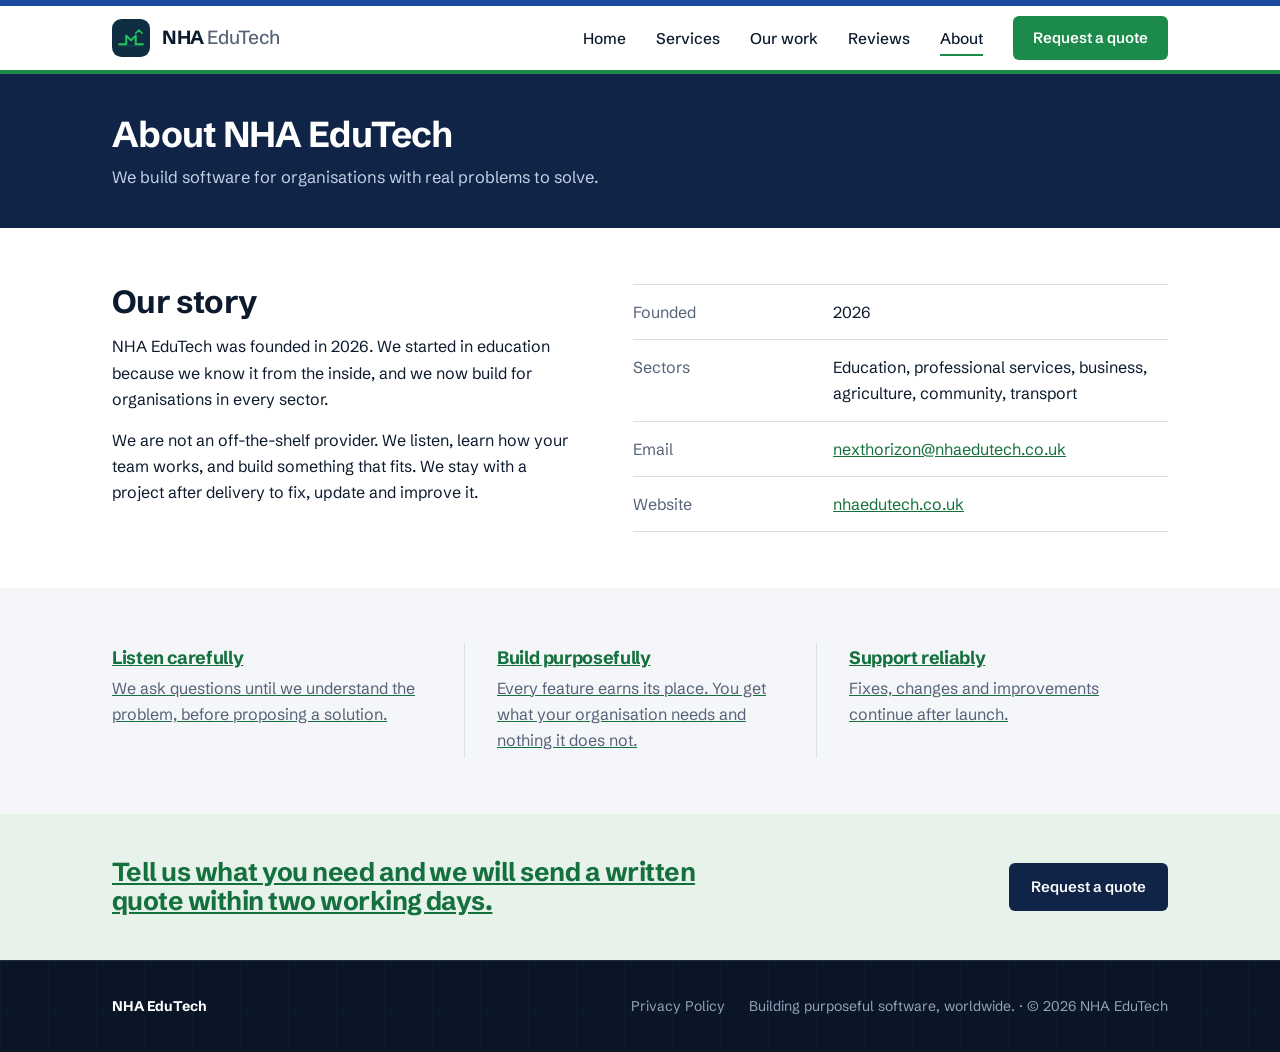
==== about.html @ 36c4506f "Redesign site: multi-page layout, real screenshots, SaaS and ride-hailing" ====
<!DOCTYPE html>
<html lang="en"><head><meta charset="UTF-8"><meta name="viewport" content="width=device-width,initial-scale=1">
<title>About | NHA EduTech</title><meta name="description" content="NHA EduTech builds custom web applications and websites. Founded in 2026.">
<link rel="preconnect" href="https://fonts.googleapis.com"><link rel="preconnect" href="https://fonts.gstatic.com" crossorigin>
<link href="https://fonts.googleapis.com/css2?family=Newsreader:ital,wght@1,400&family=Schibsted+Grotesk:wght@400;500;600;700&display=swap" rel="stylesheet">
<link rel="icon" type="image/svg+xml" href="logo-icon.svg"><link rel="stylesheet" href="styles.css"></head>
<body>
<header><div class="wrap"><a class="brand" href="index.html"><img src="logo-icon.svg" alt=""><b>NHA <span>EduTech</span></b></a>
<nav aria-label="Main"><button class="menu" aria-expanded="false" aria-controls="nl">Menu</button><ul id="nl"><li><a href="index.html">Home</a></li><li><a href="services.html">Services</a></li><li><a href="work.html">Our work</a></li><li><a href="reviews.html">Reviews</a></li><li><a href="about.html" aria-current="page">About</a></li><li><a class="btn" href="contact.html">Request a quote</a></li></ul></nav></div></header>
<main><div class="page-head"><div class="wrap"><h1>About NHA EduTech</h1><p>We build software for organisations with real problems to solve.</p></div></div>
<section><div class="wrap split"><div><h2>Our story</h2><p>NHA EduTech was founded in 2026. We started in education because we know it from the inside, and we now build for organisations in every sector.</p><p>We are not an off-the-shelf provider. We listen, learn how your team works, and build something that fits. We stay with a project after delivery to fix, update and improve it.</p></div>
<dl class="facts"><dt>Founded</dt><dd>2026</dd><dt>Sectors</dt><dd>Education, professional services, business, agriculture, community, transport</dd><dt>Email</dt><dd><a href="mailto:nexthorizon@nhaedutech.co.uk">nexthorizon@nhaedutech.co.uk</a></dd><dt>Website</dt><dd><a href="https://nhaedutech.co.uk/">nhaedutech.co.uk</dd></dl></div></section>
<section class="alt"><div class="wrap"><div class="three"><div><h3>Listen carefully</h3><p>We ask questions until we understand the problem, before proposing a solution.</p></div><div><h3>Build purposefully</h3><p>Every feature earns its place. You get what your organisation needs and nothing it does not.</p></div><div><h3>Support reliably</h3><p>Fixes, changes and improvements continue after launch.</p></div></div></div></section><section class="cta"><div class="wrap"><h2>Tell us what you need and we will send a written quote within two working days.</h2><a class="btn dark" href="contact.html">Request a quote</a></div></section></main>
<footer><div class="wrap"><div><a class="fb" href="index.html">NHA EduTech</a></div><div class="fr"><a href="privacy.html">Privacy Policy</a><span>Building purposeful software, worldwide. &middot; &copy; 2026 NHA EduTech</span></div></div></footer>
<script src="reviews.js"></script>
<script>var b=document.querySelector('.menu'),l=document.getElementById('nl');b.addEventListener('click',function(){var o=l.classList.toggle('open');b.setAttribute('aria-expanded',o)})</script>
</body></html>
---- styles.css ----
:root{--ink:#0c1a2e;--navy:#0f2447;--navy2:#16315c;--green:#1b8a4b;--green-d:#14703c;--tint:#e6f2ea;--paper:#f4f6f9;--line:#d9dfe7;--muted:#556277;--max:1120px}
*,*::before,*::after{box-sizing:border-box;margin:0;padding:0}
html{scroll-behavior:smooth}
body{font-family:'Schibsted Grotesk',system-ui,'Segoe UI',Arial,sans-serif;color:var(--ink);background:#fff;line-height:1.65;font-size:16px;-webkit-font-smoothing:antialiased}
img{display:block;max-width:100%;height:auto}
a{color:var(--green-d)}
:focus-visible{outline:3px solid #3ec57a;outline-offset:3px}
.wrap{max-width:var(--max);margin:0 auto;padding:0 32px}
h1,h2,h3{line-height:1.12;letter-spacing:-.02em;font-weight:700}
h1{font-size:clamp(30px,3.8vw,46px);letter-spacing:-.03em}
h2{font-size:clamp(24px,2.6vw,32px);margin-bottom:14px}
h3{font-size:18px;margin-bottom:6px}
p+p{margin-top:14px}
.lead{font-size:17px;color:var(--muted);max-width:60ch}
/* header */
header{position:sticky;top:0;z-index:50;background:#fff;border-top:6px solid #1a4a9e;border-bottom:4px solid var(--green)}
header .wrap{display:flex;align-items:center;justify-content:space-between;height:64px}
.brand{display:flex;align-items:center;gap:12px;text-decoration:none;color:var(--ink)}
.brand img{width:38px;height:38px}
.brand b{font-size:19px;letter-spacing:-.02em}.brand span{color:var(--muted);font-weight:500}
nav ul{display:flex;gap:30px;list-style:none;align-items:center}
nav a{text-decoration:none;color:var(--ink);font-size:15.5px;font-weight:500;padding:6px 0;border-bottom:2px solid transparent}
nav a:hover{border-color:var(--line)}nav a[aria-current]{border-color:var(--green)}
nav a.btn{border:0;color:#fff;padding:10px 20px}
.menu{display:none;background:none;border:1px solid var(--line);border-radius:6px;padding:8px 14px;font:inherit;font-weight:500;cursor:pointer}
.btn{display:inline-block;background:var(--green);color:#fff;text-decoration:none;font:inherit;font-weight:600;font-size:15px;padding:12px 22px;border-radius:6px;border:0;cursor:pointer}
.btn:hover{background:var(--green-d)}
.btn.ghost{background:transparent;color:#fff;box-shadow:inset 0 0 0 1.5px rgba(255,255,255,.45)}
.btn.ghost:hover{box-shadow:inset 0 0 0 1.5px #fff}
.btn.dark{background:var(--navy)}.btn.dark:hover{background:var(--ink)}
/* hero */
.hero{background:var(--navy);color:#fff;overflow:hidden}
.hero .wrap{display:grid;grid-template-columns:.9fr 1.1fr;gap:44px;align-items:center;padding-top:52px;padding-bottom:52px}
.hero p{color:#c3d0e6;font-size:17px;margin:18px 0 26px;max-width:46ch}
.hero .acts{display:flex;gap:14px;flex-wrap:wrap}
.page-head{background:var(--navy);color:#fff;padding:40px 0 36px}.page-head h1{font-size:clamp(28px,3vw,36px)}
.page-head p{color:#c3d0e6;font-size:16.5px;max-width:58ch;margin-top:10px}
/* sections */
section{padding:56px 0}
.alt{background:var(--paper)}
.sec-head{max-width:640px;margin-bottom:32px}
.three{display:grid;grid-template-columns:repeat(3,1fr)}
.three>div{padding:4px 32px}.three>div+div{border-left:1px solid var(--line)}.three>div:first-child{padding-left:0}
.three p{color:var(--muted);font-size:16px}
.row{display:grid;grid-template-columns:1fr 1fr;gap:48px;align-items:center}
.row+.row{margin-top:56px}.row.flip>:first-child{order:2}
.row img{border-radius:4px}
.row p{color:var(--muted)}
ul.ticks{list-style:none;margin:20px 0 26px}
ul.ticks li{padding:9px 0 9px 28px;border-top:1px solid var(--line);position:relative;font-size:16px}
ul.ticks li:last-child{border-bottom:1px solid var(--line)}
ul.ticks li::before{content:'';position:absolute;left:2px;top:17px;width:11px;height:6px;border-left:2px solid var(--green);border-bottom:2px solid var(--green);transform:rotate(-45deg)}
.link{font-weight:600}
.sectors{display:grid;grid-template-columns:repeat(3,1fr);gap:36px 28px}
.sectors a{text-decoration:none;color:var(--ink)}
.sectors img{border-radius:3px;margin-bottom:14px;aspect-ratio:4/3;object-fit:cover}
.sectors b{display:block;font-size:17px}.sectors span{font-size:15px;color:var(--muted);line-height:1.5;display:block;margin-top:4px}
.sectors a:hover b{text-decoration:underline;text-decoration-color:var(--green);text-underline-offset:4px}
.quote{background:var(--navy);color:#fff;padding:56px 0}
.quote blockquote{font-family:'Newsreader',Georgia,serif;font-style:italic;font-size:clamp(21px,2.4vw,28px);line-height:1.35;max-width:26em}
.quote cite{display:block;margin-top:26px;font-style:normal;color:#9fb2d0;font-size:16px}
.cta{background:var(--tint)}
.cta .wrap{display:flex;justify-content:space-between;align-items:center;gap:32px;flex-wrap:wrap}
.cta h2{margin:0;max-width:20em}
/* services / steps */
.steps{list-style:none;counter-reset:s;border-top:1px solid var(--line)}
.steps li{counter-increment:s;display:grid;grid-template-columns:56px 200px 1fr;gap:16px;padding:15px 0;border-bottom:1px solid var(--line);align-items:baseline}
.steps li::before{content:counter(s);font-weight:700;color:var(--green);font-size:20px}
.steps b{font-size:18px}.steps span{color:var(--muted);font-size:16px}
.facts{display:grid;grid-template-columns:200px 1fr;border-top:1px solid var(--line)}
.facts dt,.facts dd{padding:14px 0;border-bottom:1px solid var(--line)}.facts dt{color:var(--muted)}
/* forms */
.form{display:grid;gap:18px}
.form .two{display:grid;grid-template-columns:1fr 1fr;gap:18px}
label{font-weight:600;font-size:15px;display:block;margin-bottom:6px}
input,select,textarea{width:100%;font:inherit;font-size:16px;padding:12px 14px;border:1px solid #b7c0cc;border-radius:6px;background:#fff;color:var(--ink)}
textarea{min-height:140px;resize:vertical}
input:focus,select:focus,textarea:focus{outline:3px solid #bfe6cf;border-color:var(--green)}
.stars{display:flex;flex-direction:row-reverse;justify-content:flex-end;gap:2px}
.stars input{position:absolute;opacity:0;width:1px}
.stars label{font-size:34px;line-height:1;color:#c3cbd6;cursor:pointer;margin:0;padding:0 2px}
.stars label:hover,.stars label:hover~label,.stars input:checked~label{color:#e0a21b}
.stars input:focus-visible+label{outline:3px solid #3ec57a}
.note{font-size:14px;color:var(--muted)}
.split{display:grid;grid-template-columns:1fr 1.15fr;gap:56px;align-items:start}
.contact-list p{padding:14px 0;border-top:1px solid var(--line);color:var(--muted)}
.contact-list p:last-child{border-bottom:1px solid var(--line)}
.contact-list b{display:block;color:var(--ink);font-size:16px}
/* privacy */
.prose{max-width:740px;padding:64px 32px 88px;margin:0 auto}
.prose h1{font-size:clamp(32px,4vw,46px);color:var(--ink);margin-bottom:12px}
.last-updated{color:var(--muted);font-size:15px;padding-bottom:28px;margin-bottom:40px;border-bottom:1px solid var(--line)}
.policy-section{margin-bottom:40px}.policy-section h2{font-size:24px;margin-bottom:14px}
.policy-section p,.policy-section li{color:#2b3a50;font-size:16.5px}
.policy-section ul{margin:12px 0 0 20px}.policy-section li{margin-bottom:8px}
.highlight-box,.contact-block{background:var(--paper);border-left:4px solid var(--green);padding:18px 22px;margin-top:16px}
/* footer */
@media(max-width:900px){
.hero .wrap,.row,.split{grid-template-columns:1fr;gap:36px}.row.flip>:first-child{order:0}
.three{grid-template-columns:1fr}.three>div{padding:20px 0}.three>div+div{border-left:0;border-top:1px solid var(--line)}
.sectors{grid-template-columns:repeat(2,1fr)}.steps li{grid-template-columns:40px 1fr}.steps span{grid-column:2}
.wrap{padding:0 22px}section{padding:40px 0}footer .wrap{flex-direction:column;text-align:center}footer .fr{flex-direction:column;gap:8px}.menu{display:block}nav ul{display:none;position:absolute;top:68px;left:0;right:0;background:#fff;flex-direction:column;align-items:stretch;gap:0;padding:8px 22px 20px;border-bottom:1px solid var(--line)}
nav ul.open{display:flex}nav li a{display:block;padding:14px 0}nav a.btn{text-align:center;margin-top:8px}
.form .two{grid-template-columns:1fr}.facts{grid-template-columns:1fr}.facts dt{border:0;padding-bottom:0}}
@media(prefers-reduced-motion:reduce){html{scroll-behavior:auto}}
footer{background:#0a1628 linear-gradient(rgba(34,197,94,.03) 1px,transparent 1px) 0 0/48px 48px;background-image:linear-gradient(rgba(34,197,94,.03) 1px,transparent 1px),linear-gradient(90deg,rgba(34,197,94,.03) 1px,transparent 1px);border-top:1px solid rgba(255,255,255,.08);padding:34px 0;color:#94a3b8;font-size:14px}
footer .wrap{display:flex;justify-content:space-between;align-items:center;gap:16px;flex-wrap:wrap}
footer a{color:#94a3b8;text-decoration:none}footer a:hover{color:#fff}footer .fb{color:#fff;font-weight:700}
footer .fr{display:flex;gap:24px;align-items:center;flex-wrap:wrap;justify-content:center}
.quote .more{display:inline-block;margin-top:22px;margin-left:24px;color:#fff;font-size:16px;text-underline-offset:4px}
.review{padding:30px 0;border-top:1px solid var(--line);max-width:760px}.review:last-child{border-bottom:1px solid var(--line)}
.rstars{color:#e0a21b;font-size:20px;letter-spacing:2px}
.rtext{font-family:'Newsreader',Georgia,serif;font-style:italic;font-size:20px;line-height:1.4;margin:8px 0 10px}
.rmeta{color:var(--muted);font-size:15px}.rmeta b{color:var(--ink);margin-right:6px}
.shot{border:1px solid var(--line);border-radius:6px;overflow:hidden;background:#fff;box-shadow:0 14px 34px rgba(12,26,46,.16)}
.shot::before{content:'';display:block;height:22px;background:radial-gradient(circle at 12px 11px,#c4ccd7 3.5px,transparent 4.5px),radial-gradient(circle at 27px 11px,#c4ccd7 3.5px,transparent 4.5px),radial-gradient(circle at 42px 11px,#c4ccd7 3.5px,transparent 4.5px),#eef1f5;border-bottom:1px solid var(--line)}
.shot img{width:100%;height:auto;border-radius:0}
.hero-shots{position:relative;padding-bottom:26%}
.hero-shots .shot{width:88%;box-shadow:0 22px 50px rgba(0,0,0,.4);border-color:rgba(255,255,255,.12)}
.hero-shots .shot+.shot{position:absolute;right:0;bottom:0;width:62%}
.cta h2{font-size:clamp(20px,2.1vw,26px);max-width:24em}.cta{padding:44px 0}
.sectors img{aspect-ratio:3/2}
@media(max-width:600px){
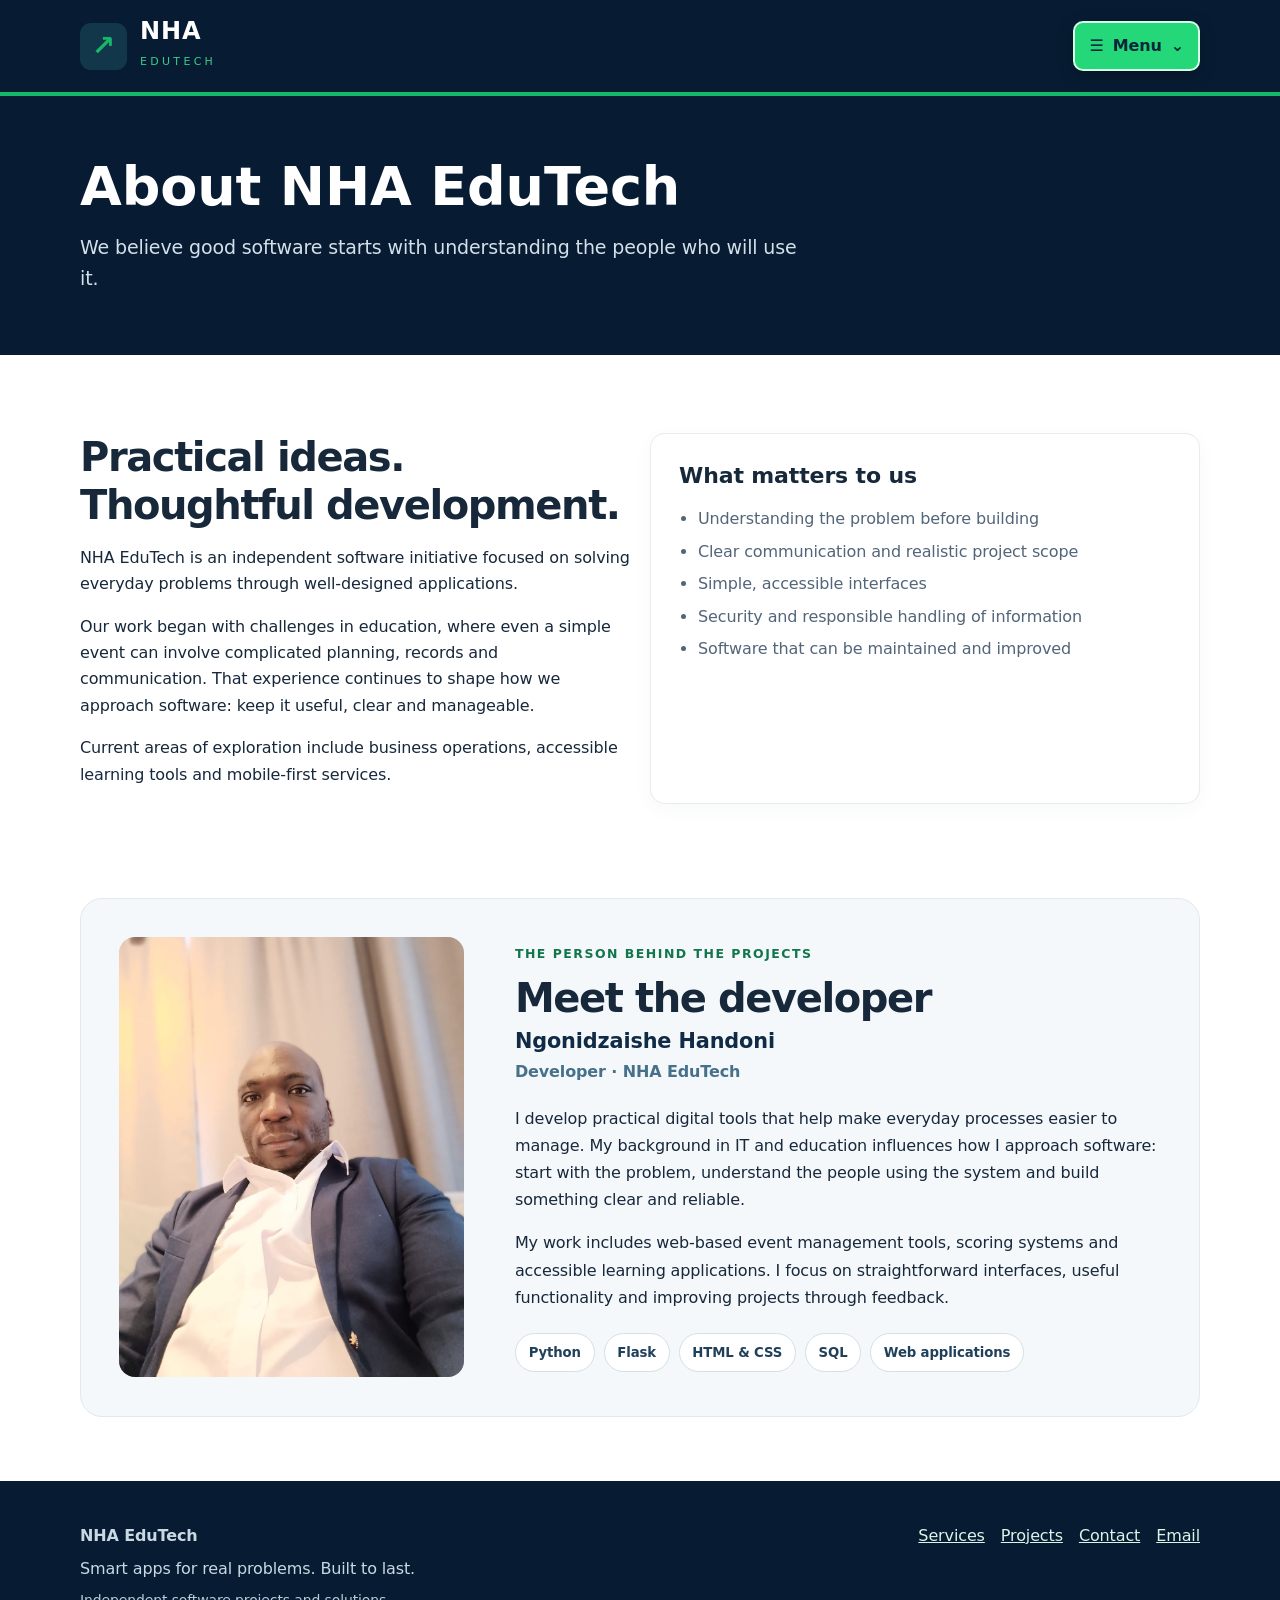
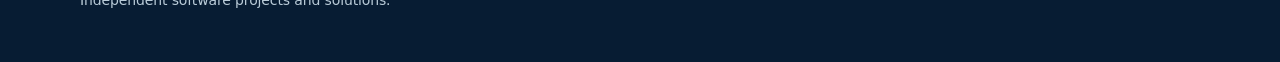
==== commit b7db6051: "Improve NHA EduTech website and add developer profile" ====
--- a/about.html
+++ b/about.html
@@ -1,17 +1,2 @@
 <!DOCTYPE html>
-<html lang="en"><head><meta charset="UTF-8"><meta name="viewport" content="width=device-width,initial-scale=1">
-<title>About | NHA EduTech</title><meta name="description" content="NHA EduTech builds custom web applications and websites. Founded in 2026.">
-<link rel="preconnect" href="https://fonts.googleapis.com"><link rel="preconnect" href="https://fonts.gstatic.com" crossorigin>
-<link href="https://fonts.googleapis.com/css2?family=Newsreader:ital,wght@1,400&family=Schibsted+Grotesk:wght@400;500;600;700&display=swap" rel="stylesheet">
-<link rel="icon" type="image/svg+xml" href="logo-icon.svg"><link rel="stylesheet" href="styles.css"></head>
-<body>
-<header><div class="wrap"><a class="brand" href="index.html"><img src="logo-icon.svg" alt=""><b>NHA <span>EduTech</span></b></a>
-<nav aria-label="Main"><button class="menu" aria-expanded="false" aria-controls="nl">Menu</button><ul id="nl"><li><a href="index.html">Home</a></li><li><a href="services.html">Services</a></li><li><a href="work.html">Our work</a></li><li><a href="reviews.html">Reviews</a></li><li><a href="about.html" aria-current="page">About</a></li><li><a class="btn" href="contact.html">Request a quote</a></li></ul></nav></div></header>
-<main><div class="page-head"><div class="wrap"><h1>About NHA EduTech</h1><p>We build software for organisations with real problems to solve.</p></div></div>
-<section><div class="wrap split"><div><h2>Our story</h2><p>NHA EduTech was founded in 2026. We started in education because we know it from the inside, and we now build for organisations in every sector.</p><p>We are not an off-the-shelf provider. We listen, learn how your team works, and build something that fits. We stay with a project after delivery to fix, update and improve it.</p></div>
-<dl class="facts"><dt>Founded</dt><dd>2026</dd><dt>Sectors</dt><dd>Education, professional services, business, agriculture, community, transport</dd><dt>Email</dt><dd><a href="mailto:nexthorizon@nhaedutech.co.uk">nexthorizon@nhaedutech.co.uk</a></dd><dt>Website</dt><dd><a href="https://nhaedutech.co.uk/">nhaedutech.co.uk</dd></dl></div></section>
-<section class="alt"><div class="wrap"><div class="three"><div><h3>Listen carefully</h3><p>We ask questions until we understand the problem, before proposing a solution.</p></div><div><h3>Build purposefully</h3><p>Every feature earns its place. You get what your organisation needs and nothing it does not.</p></div><div><h3>Support reliably</h3><p>Fixes, changes and improvements continue after launch.</p></div></div></div></section><section class="cta"><div class="wrap"><h2>Tell us what you need and we will send a written quote within two working days.</h2><a class="btn dark" href="contact.html">Request a quote</a></div></section></main>
-<footer><div class="wrap"><div><a class="fb" href="index.html">NHA EduTech</a></div><div class="fr"><a href="privacy.html">Privacy Policy</a><span>Building purposeful software, worldwide. &middot; &copy; 2026 NHA EduTech</span></div></div></footer>
-<script src="reviews.js"></script>
-<script>var b=document.querySelector('.menu'),l=document.getElementById('nl');b.addEventListener('click',function(){var o=l.classList.toggle('open');b.setAttribute('aria-expanded',o)})</script>
-</body></html>+<html lang="en-GB"><head><meta charset="utf-8"/><meta content="width=device-width, initial-scale=1" name="viewport"/><meta content="Learn about NHA EduTech and our practical approach to software development." name="description"/><title>About | NHA EduTech</title><link href="assets/styles.css" rel="stylesheet"/></head><body><header class="site-header"><div class="container header-inner"><a aria-label="NHA EduTech home" class="brand" href="index.html"><span aria-hidden="true" class="mark">↗</span><span><span class="brand-name">NHA</span><br/><span class="brand-sub">EDUTECH</span></span></a><nav aria-label="Main navigation" class="nav"><a href="index.html">Home</a><a href="services.html">Services</a><a href="projects.html">Projects</a><a aria-current="page" href="about.html">About</a><a href="contact.html">Contact</a></nav><details class="mobile-menu"><summary><span aria-hidden="true" class="menu-symbol">☰</span> Menu <span aria-hidden="true" class="menu-chevron">⌄</span></summary><nav aria-label="Mobile navigation" class="mobile-menu-links"><a href="index.html">Home</a><a href="services.html">Services</a><a href="projects.html">Projects</a><a aria-current="page" href="about.html">About</a><a href="contact.html">Contact</a></nav></details></div></header><main><section class="page-intro"><div class="container"><h1>About NHA EduTech</h1><p>We believe good software starts with understanding the people who will use it.</p></div></section><section class="section"><div class="container"><div class="grid two"><div><h2>Practical ideas. Thoughtful development.</h2><p>NHA EduTech is an independent software initiative focused on solving everyday problems through well-designed applications.</p><p>Our work began with challenges in education, where even a simple event can involve complicated planning, records and communication. That experience continues to shape how we approach software: keep it useful, clear and manageable.</p><p>Current areas of exploration include business operations, accessible learning tools and mobile-first services.</p></div><article class="card"><h3>What matters to us</h3><ul class="details"><li>Understanding the problem before building</li><li>Clear communication and realistic project scope</li><li>Simple, accessible interfaces</li><li>Security and responsible handling of information</li><li>Software that can be maintained and improved</li></ul></article></div></div></section><section class="section developer-section" aria-labelledby="developer-heading"><div class="container"><div class="developer-panel"><div class="developer-photo-wrap"><img class="developer-photo" src="assets/developer-portrait.jpg" alt="Portrait of Ngonidzaishe Handoni, developer behind NHA EduTech" loading="lazy" width="800" height="1050"/></div><div class="developer-copy"><p class="developer-eyebrow">The person behind the projects</p><h2 id="developer-heading">Meet the developer</h2><h3>Ngonidzaishe Handoni</h3><p class="developer-role">Developer · NHA EduTech</p><p>I develop practical digital tools that help make everyday processes easier to manage. My background in IT and education influences how I approach software: start with the problem, understand the people using the system and build something clear and reliable.</p><p>My work includes web-based event management tools, scoring systems and accessible learning applications. I focus on straightforward interfaces, useful functionality and improving projects through feedback.</p><div class="developer-skills" aria-label="Technical areas"><span>Python</span><span>Flask</span><span>HTML &amp; CSS</span><span>SQL</span><span>Web applications</span></div></div></div></div></section></main><footer class="footer"><div class="container footer-inner"><div><strong>NHA EduTech</strong><p>Smart apps for real problems. Built to last.</p><p class="note" style="color:#b9cbd8">Independent software projects and solutions.</p></div><div class="footer-links"><a href="services.html">Services</a><a href="projects.html">Projects</a><a href="contact.html">Contact</a><a href="mailto:nexthorizon@nhaedutech.co.uk">Email</a></div></div></footer></body></html>
--- a/assets/styles.css
+++ b/assets/styles.css
@@ -0,0 +1,58 @@
+
+:root{--navy:#071c33;--navy2:#0d2c48;--green:#17b76b;--ink:#17283b;--muted:#526579;--line:#dce6ed;--pale:#f3f8fb;--white:#fff}*{box-sizing:border-box}html{scroll-behavior:smooth}body{margin:0;font:16px/1.65 system-ui,-apple-system,Segoe UI,Arial,sans-serif;color:var(--ink);background:white}a{color:inherit}a:focus-visible,button:focus-visible,input:focus-visible,textarea:focus-visible{outline:3px solid #20bd74;outline-offset:3px}.container{width:min(1120px,calc(100% - 40px));margin:auto}.site-header{background:var(--navy);color:white;border-bottom:4px solid var(--green)}.header-inner{display:flex;align-items:center;justify-content:space-between;gap:22px;min-height:92px}.brand{text-decoration:none;display:flex;align-items:center;gap:13px;min-width:0}.mark{width:47px;height:47px;border-radius:11px;background:#12374a;display:grid;place-items:center;color:var(--green);font-size:28px;font-weight:900}.brand-name{font-size:24px;line-height:1;font-weight:850;letter-spacing:.04em}.brand-sub{font-size:11px;letter-spacing:.3em;color:#38cb85}.nav{display:flex;gap:8px;flex-wrap:wrap}.nav a{text-decoration:none;font-weight:650;font-size:15px;padding:10px 13px;border-radius:8px;color:#d9e8f0}.nav a:hover,.nav a[aria-current=page]{background:#164163;color:white}.hero{background:linear-gradient(125deg,#081d35,#103653);color:white;padding:86px 0 94px}.eyebrow{font-size:13px;font-weight:800;letter-spacing:.17em;text-transform:uppercase;color:#21c879;margin:0 0 12px}.hero h1{font-size:clamp(38px,5vw,64px);line-height:1.12;letter-spacing:-.035em;max-width:820px;margin:0 0 22px}.hero p{font-size:19px;max-width:660px;color:#d2e0e8;margin:0 0 30px}.buttons{display:flex;gap:12px;flex-wrap:wrap}.btn{display:inline-block;text-decoration:none;padding:12px 21px;border-radius:8px;background:var(--green);color:#08233a;font-weight:750;border:2px solid var(--green)}.btn.secondary{background:transparent;color:white;border-color:#66859b}.btn.light{background:white;border-color:var(--line);color:var(--navy)}.section{padding:74px 0}.section.alt{background:var(--pale)}h2{font-size:clamp(28px,3.3vw,40px);line-height:1.2;letter-spacing:-.025em;margin:0 0 16px}h3{font-size:22px;line-height:1.3;margin:0 0 12px}.lead{font-size:18px;color:var(--muted);max-width:760px;margin:0 0 32px}.grid{display:grid;grid-template-columns:repeat(3,minmax(0,1fr));gap:20px}.grid.two{grid-template-columns:repeat(2,minmax(0,1fr))}.card{background:white;border:1px solid var(--line);border-radius:15px;padding:28px;box-shadow:0 5px 20px #102d4b09}.card p{color:var(--muted);margin:0 0 16px}.card a{font-weight:750;color:#087f50}.tag{display:inline-block;background:#e6f7ee;color:#087347;border-radius:20px;font-size:12px;letter-spacing:.08em;text-transform:uppercase;font-weight:850;padding:5px 12px;margin-bottom:19px}.details{padding-left:19px;color:var(--muted)}.details li{margin:6px 0}.page-intro{background:var(--navy);color:white;padding:60px 0}.page-intro h1{font-size:clamp(36px,4.5vw,54px);line-height:1.15;margin:0 0 14px}.page-intro p{font-size:19px;color:#d3e0ea;max-width:740px;margin:0}.callout{background:#eaf7f1;border-left:4px solid var(--green);padding:20px 24px;border-radius:7px}.callout p{margin:0}.footer{background:var(--navy);color:#c9d9e3;padding:42px 0}.footer-inner{display:flex;justify-content:space-between;gap:20px;flex-wrap:wrap}.footer a{color:#d9f6e7}.footer p{margin:7px 0}.footer-links{display:flex;gap:16px;flex-wrap:wrap}.form label{display:block;font-weight:700;margin:0 0 7px}.form input,.form textarea{width:100%;font:inherit;padding:12px;border:1px solid #b9cbd8;border-radius:8px;margin-bottom:20px}.form textarea{min-height:145px;resize:vertical}.note{font-size:14px;color:var(--muted)}.divider{border:0;border-top:1px solid var(--line);margin:32px 0}@media(max-width:760px){.container{width:min(100% - 28px,1120px)}.header-inner{align-items:flex-start;flex-direction:column;gap:6px;padding:16px 0 12px;min-height:0}.brand-name{font-size:21px}.mark{width:42px;height:42px}.nav{display:grid;grid-template-columns:repeat(5,minmax(0,1fr));gap:2px;width:100%;border-top:1px solid #2a455d;padding-top:9px}.nav a{font-size:12px;text-align:center;padding:9px 2px;white-space:nowrap}.hero{padding:65px 0 72px}.hero p{font-size:17px}.section{padding:50px 0}.grid,.grid.two{grid-template-columns:1fr}.card{padding:23px}.page-intro{padding:46px 0}.footer-inner{display:block}.footer-links{margin-top:20px}}@media(max-width:365px){.nav a{font-size:11px}.brand-name{font-size:19px}}
+
+/* Clear, accessible mobile navigation */
+.mobile-menu{display:none}
+@media(max-width:760px){
+ .header-inner{flex-direction:row;align-items:center;justify-content:space-between;gap:12px;padding:14px 0;position:relative}
+ .header-inner>.nav{display:none}
+ .mobile-menu{display:block;position:relative;z-index:20}
+ .mobile-menu summary{list-style:none;cursor:pointer;display:flex;align-items:center;gap:9px;background:#18b96e;color:#071c33;border:2px solid #41d88f;border-radius:10px;padding:10px 14px;font-size:16px;font-weight:800;min-height:46px;box-shadow:0 2px 10px #0002}
+ .mobile-menu summary::-webkit-details-marker{display:none}
+ .menu-symbol{font-size:20px;line-height:1}
+ .menu-chevron{font-size:20px;margin-left:2px}
+ .mobile-menu[open] .menu-chevron{transform:rotate(180deg)}
+ .mobile-menu-links{position:absolute;top:calc(100% + 8px);right:0;min-width:215px;background:#0c2b45;border:1px solid #2b5369;border-radius:12px;padding:8px;box-shadow:0 14px 28px #0005;display:flex;flex-direction:column;gap:3px}
+ .mobile-menu-links a{display:block;color:white;text-decoration:none;font-weight:700;font-size:16px;padding:11px 14px;border-radius:7px}
+ .mobile-menu-links a:hover,.mobile-menu-links a[aria-current=page]{background:#175a53;color:#fff}
+ .mobile-menu summary:focus-visible,.mobile-menu-links a:focus-visible{outline:3px solid white;outline-offset:3px}
+}
+
+/* Single navigation control: hide the duplicate links at every viewport size. */
+.header-inner > .nav{display:none !important}
+.mobile-menu{display:block;position:relative;z-index:20}
+.mobile-menu summary{list-style:none;cursor:pointer;display:flex;align-items:center;gap:9px;background:#18b96e;color:#071c33;border:2px solid #41d88f;border-radius:10px;padding:10px 14px;font-size:16px;font-weight:800;min-height:46px}
+.mobile-menu summary::-webkit-details-marker{display:none}
+.mobile-menu-links{position:absolute;top:calc(100% + 8px);right:0;min-width:215px;background:#0c2b45;border:1px solid #2b5369;border-radius:12px;padding:8px;box-shadow:0 14px 28px #0005;display:flex;flex-direction:column;gap:3px}
+.mobile-menu-links a{display:block;color:white;text-decoration:none;font-weight:700;font-size:16px;padding:11px 14px;border-radius:7px}
+.mobile-menu-links a:hover,.mobile-menu-links a[aria-current=page]{background:#175a53;color:white}
+.header-inner{position:relative}
+/* High-visibility navigation control across all screen sizes */
+.mobile-menu summary{background:#00c968!important;color:#062239!important;border:2px solid #b6ffce!important;box-shadow:0 0 0 3px rgba(0,201,104,.16),0 6px 18px rgba(0,0,0,.32)!important;transition:background .15s ease,transform .15s ease}
+.mobile-menu summary:hover{background:#5bf59c!important;transform:translateY(-1px)}
+.mobile-menu summary:focus-visible{outline:3px solid #fff!important;outline-offset:4px}
+.mobile-menu[open] summary{background:#8bffc0!important}
+
+/* Portfolio refinement, October 2026 */
+:root{--green:#17b76b}
+body{font-feature-settings:"kern" 1;letter-spacing:-.008em}
+.hero{position:relative;overflow:hidden}
+.hero::after{content:"";position:absolute;right:-110px;top:-180px;width:460px;height:460px;border:1px solid rgba(102,222,166,.17);border-radius:50%;box-shadow:0 0 0 70px rgba(102,222,166,.025),0 0 0 140px rgba(102,222,166,.025);pointer-events:none}
+.hero .container{position:relative;z-index:1}
+.card{transition:transform .2s ease,box-shadow .2s ease;border:1px solid rgba(10,43,65,.09)}
+.card:hover{transform:translateY(-3px);box-shadow:0 15px 35px rgba(9,34,58,.09)}
+.section{padding-top:78px;padding-bottom:78px}
+.section h2{letter-spacing:-.035em}
+.project-monogram{display:grid;place-items:center;width:64px;height:56px;margin-bottom:20px;border-radius:12px;background:#e5f4ed;color:#0c6342;font-weight:800;letter-spacing:.06em;font-size:18px}
+#sports .project-monogram{background:#eaf0ff;color:#2854b9}
+#neurolearn .project-monogram{background:#f0ebff;color:#6544a7}
+#ride .project-monogram{background:#fff2e3;color:#9b5c12}
+.contact-editorial{min-height:55vh}.narrow{max-width:850px}.contact-panel{padding:32px;margin:32px 0;background:#f3f8f6;border:1px solid #d8e9e1;border-radius:16px}.contact-address{font-size:clamp(1.1rem,3vw,1.6rem);font-weight:750;overflow-wrap:anywhere;color:#0c6342}
+.mobile-menu summary{background:#24d779!important;color:#07263a!important;border:2px solid #d7ffe8!important;box-shadow:0 4px 16px rgba(0,0,0,.27)!important}
+.mobile-menu summary:hover{background:#6ff3ad!important}
+.mobile-menu summary:focus-visible{outline:3px solid #fff;outline-offset:3px}
+@media(max-width:650px){.section{padding-top:54px;padding-bottom:54px}.contact-panel{padding:22px}.hero::after{opacity:.35}}
+@media(prefers-reduced-motion:reduce){.card{transition:none}.card:hover{transform:none}}
+
+/* Developer profile */
+.developer-section{padding-top:1rem;padding-bottom:4rem}.developer-panel{display:grid;grid-template-columns:minmax(230px,.8fr) minmax(0,1.5fr);gap:clamp(1.5rem,4vw,4rem);align-items:center;background:#f5f8fb;border:1px solid #e1e8ef;border-radius:22px;padding:clamp(1rem,3vw,2.5rem);overflow:hidden}.developer-photo-wrap{overflow:hidden;border-radius:16px;background:#d9e1e9;max-height:440px}.developer-photo{display:block;width:100%;height:440px;object-fit:cover;object-position:center 35%}.developer-eyebrow{font-size:.78rem;font-weight:700;letter-spacing:.12em;text-transform:uppercase;color:#11764b;margin:0 0 .6rem}.developer-copy h2{margin:0 0 .4rem}.developer-copy h3{margin:0 0 .15rem;font-size:1.3rem;color:#102b46}.developer-role{font-weight:600;color:#47718a;margin:.1rem 0 1.25rem}.developer-copy p{line-height:1.7}.developer-skills{display:flex;flex-wrap:wrap;gap:.55rem;margin-top:1.4rem}.developer-skills span{border:1px solid #d2e0e8;border-radius:99px;background:#fff;padding:.45rem .8rem;font-size:.83rem;font-weight:600;color:#21415b}@media(max-width:720px){.developer-panel{grid-template-columns:1fr}.developer-photo-wrap{max-height:360px}.developer-photo{height:360px;object-position:center 32%}}
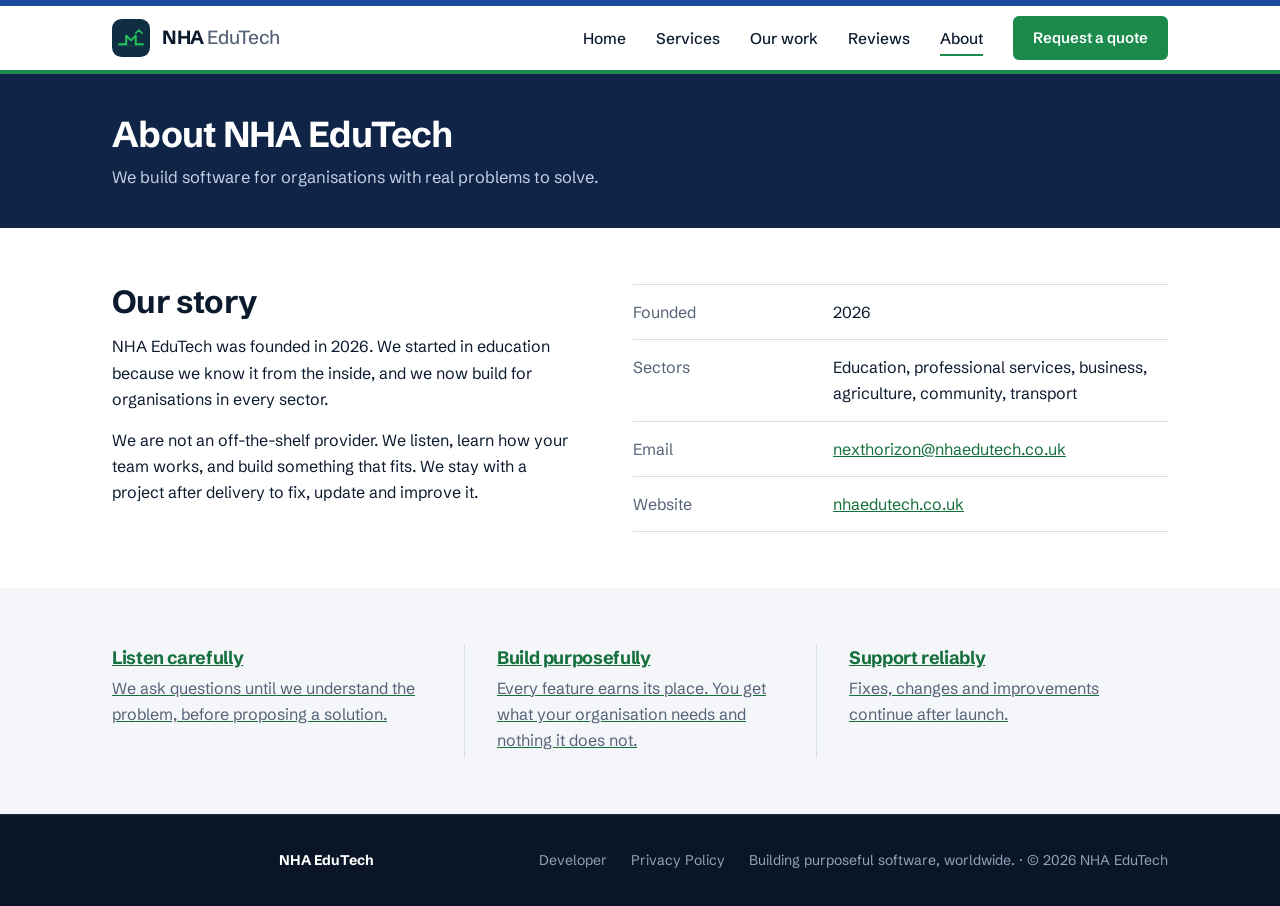
==== commit 651ca9c7: "Restore original website design and developer footer links" ====
--- a/about.html
+++ b/about.html
@@ -1,2 +1,17 @@
 <!DOCTYPE html>
-<html lang="en-GB"><head><meta charset="utf-8"/><meta content="width=device-width, initial-scale=1" name="viewport"/><meta content="Learn about NHA EduTech and our practical approach to software development." name="description"/><title>About | NHA EduTech</title><link href="assets/styles.css" rel="stylesheet"/></head><body><header class="site-header"><div class="container header-inner"><a aria-label="NHA EduTech home" class="brand" href="index.html"><span aria-hidden="true" class="mark">↗</span><span><span class="brand-name">NHA</span><br/><span class="brand-sub">EDUTECH</span></span></a><nav aria-label="Main navigation" class="nav"><a href="index.html">Home</a><a href="services.html">Services</a><a href="projects.html">Projects</a><a aria-current="page" href="about.html">About</a><a href="contact.html">Contact</a></nav><details class="mobile-menu"><summary><span aria-hidden="true" class="menu-symbol">☰</span> Menu <span aria-hidden="true" class="menu-chevron">⌄</span></summary><nav aria-label="Mobile navigation" class="mobile-menu-links"><a href="index.html">Home</a><a href="services.html">Services</a><a href="projects.html">Projects</a><a aria-current="page" href="about.html">About</a><a href="contact.html">Contact</a></nav></details></div></header><main><section class="page-intro"><div class="container"><h1>About NHA EduTech</h1><p>We believe good software starts with understanding the people who will use it.</p></div></section><section class="section"><div class="container"><div class="grid two"><div><h2>Practical ideas. Thoughtful development.</h2><p>NHA EduTech is an independent software initiative focused on solving everyday problems through well-designed applications.</p><p>Our work began with challenges in education, where even a simple event can involve complicated planning, records and communication. That experience continues to shape how we approach software: keep it useful, clear and manageable.</p><p>Current areas of exploration include business operations, accessible learning tools and mobile-first services.</p></div><article class="card"><h3>What matters to us</h3><ul class="details"><li>Understanding the problem before building</li><li>Clear communication and realistic project scope</li><li>Simple, accessible interfaces</li><li>Security and responsible handling of information</li><li>Software that can be maintained and improved</li></ul></article></div></div></section><section class="section developer-section" aria-labelledby="developer-heading"><div class="container"><div class="developer-panel"><div class="developer-photo-wrap"><img class="developer-photo" src="assets/developer-portrait.jpg" alt="Portrait of Ngonidzaishe Handoni, developer behind NHA EduTech" loading="lazy" width="800" height="1050"/></div><div class="developer-copy"><p class="developer-eyebrow">The person behind the projects</p><h2 id="developer-heading">Meet the developer</h2><h3>Ngonidzaishe Handoni</h3><p class="developer-role">Developer · NHA EduTech</p><p>I develop practical digital tools that help make everyday processes easier to manage. My background in IT and education influences how I approach software: start with the problem, understand the people using the system and build something clear and reliable.</p><p>My work includes web-based event management tools, scoring systems and accessible learning applications. I focus on straightforward interfaces, useful functionality and improving projects through feedback.</p><div class="developer-skills" aria-label="Technical areas"><span>Python</span><span>Flask</span><span>HTML &amp; CSS</span><span>SQL</span><span>Web applications</span></div></div></div></div></section></main><footer class="footer"><div class="container footer-inner"><div><strong>NHA EduTech</strong><p>Smart apps for real problems. Built to last.</p><p class="note" style="color:#b9cbd8">Independent software projects and solutions.</p></div><div class="footer-links"><a href="services.html">Services</a><a href="projects.html">Projects</a><a href="contact.html">Contact</a><a href="mailto:nexthorizon@nhaedutech.co.uk">Email</a></div></div></footer></body></html>+<html lang="en"><head><meta charset="UTF-8"><meta name="viewport" content="width=device-width,initial-scale=1">
+<title>About | NHA EduTech</title><meta name="description" content="NHA EduTech builds custom web applications and websites. Founded in 2026.">
+<link rel="preconnect" href="https://fonts.googleapis.com"><link rel="preconnect" href="https://fonts.gstatic.com" crossorigin>
+<link href="https://fonts.googleapis.com/css2?family=Newsreader:ital,wght@1,400&family=Schibsted+Grotesk:wght@400;500;600;700&display=swap" rel="stylesheet">
+<link rel="icon" type="image/svg+xml" href="logo-icon.svg"><link rel="stylesheet" href="styles.css"></head>
+<body>
+<header><div class="wrap"><a class="brand" href="index.html"><img src="logo-icon.svg" alt=""><b>NHA <span>EduTech</span></b></a>
+<nav aria-label="Main"><button class="menu" aria-expanded="false" aria-controls="nl">Menu</button><ul id="nl"><li><a href="index.html">Home</a></li><li><a href="services.html">Services</a></li><li><a href="work.html">Our work</a></li><li><a href="reviews.html">Reviews</a></li><li><a href="about.html" aria-current="page">About</a></li><li><a class="btn" href="contact.html">Request a quote</a></li></ul></nav></div></header>
+<main><div class="page-head"><div class="wrap"><h1>About NHA EduTech</h1><p>We build software for organisations with real problems to solve.</p></div></div>
+<section><div class="wrap split"><div><h2>Our story</h2><p>NHA EduTech was founded in 2026. We started in education because we know it from the inside, and we now build for organisations in every sector.</p><p>We are not an off-the-shelf provider. We listen, learn how your team works, and build something that fits. We stay with a project after delivery to fix, update and improve it.</p></div>
+<dl class="facts"><dt>Founded</dt><dd>2026</dd><dt>Sectors</dt><dd>Education, professional services, business, agriculture, community, transport</dd><dt>Email</dt><dd><a href="mailto:nexthorizon@nhaedutech.co.uk">nexthorizon@nhaedutech.co.uk</a></dd><dt>Website</dt><dd><a href="https://nhaedutech.co.uk/">nhaedutech.co.uk</dd></dl></div></section>
+<section class="alt"><div class="wrap"><div class="three"><div><h3>Listen carefully</h3><p>We ask questions until we understand the problem, before proposing a solution.</p></div><div><h3>Build purposefully</h3><p>Every feature earns its place. You get what your organisation needs and nothing it does not.</p></div><div><h3>Support reliably</h3><p>Fixes, changes and improvements continue after launch.</p></div></div></div></section></main>
+<footer><div class="wrap"><div><a class="fb" href="index.html">NHA EduTech</a></div><div class="fr"><a href="developer.html">Developer</a> <a href="privacy.html">Privacy Policy</a><span>Building purposeful software, worldwide. &middot; &copy; 2026 NHA EduTech</span></div></div></footer>
+<script src="reviews.js"></script>
+<script>var b=document.querySelector('.menu'),l=document.getElementById('nl');b.addEventListener('click',function(){var o=l.classList.toggle('open');b.setAttribute('aria-expanded',o)})</script>
+</body></html>
--- a/styles.css
+++ b/styles.css
@@ -0,0 +1,123 @@
+:root{--ink:#0c1a2e;--navy:#0f2447;--navy2:#16315c;--green:#1b8a4b;--green-d:#14703c;--tint:#e6f2ea;--paper:#f4f6f9;--line:#d9dfe7;--muted:#556277;--max:1120px}
+*,*::before,*::after{box-sizing:border-box;margin:0;padding:0}
+html{scroll-behavior:smooth}
+body{font-family:'Schibsted Grotesk',system-ui,'Segoe UI',Arial,sans-serif;color:var(--ink);background:#fff;line-height:1.65;font-size:16px;-webkit-font-smoothing:antialiased}
+img{display:block;max-width:100%;height:auto}
+a{color:var(--green-d)}
+:focus-visible{outline:3px solid #3ec57a;outline-offset:3px}
+.wrap{max-width:var(--max);margin:0 auto;padding:0 32px}
+h1,h2,h3{line-height:1.12;letter-spacing:-.02em;font-weight:700}
+h1{font-size:clamp(30px,3.8vw,46px);letter-spacing:-.03em}
+h2{font-size:clamp(24px,2.6vw,32px);margin-bottom:14px}
+h3{font-size:18px;margin-bottom:6px}
+p+p{margin-top:14px}
+.lead{font-size:17px;color:var(--muted);max-width:60ch}
+/* header */
+header{position:sticky;top:0;z-index:50;background:#fff;border-top:6px solid #1a4a9e;border-bottom:4px solid var(--green)}
+header .wrap{display:flex;align-items:center;justify-content:space-between;height:64px}
+.brand{display:flex;align-items:center;gap:12px;text-decoration:none;color:var(--ink)}
+.brand img{width:38px;height:38px}
+.brand b{font-size:19px;letter-spacing:-.02em}.brand span{color:var(--muted);font-weight:500}
+nav ul{display:flex;gap:30px;list-style:none;align-items:center}
+nav a{text-decoration:none;color:var(--ink);font-size:15.5px;font-weight:500;padding:6px 0;border-bottom:2px solid transparent}
+nav a:hover{border-color:var(--line)}nav a[aria-current]{border-color:var(--green)}
+nav a.btn{border:0;color:#fff;padding:10px 20px}
+.menu{display:none;background:none;border:1px solid var(--line);border-radius:6px;padding:8px 14px;font:inherit;font-weight:500;cursor:pointer}
+.btn{display:inline-block;background:var(--green);color:#fff;text-decoration:none;font:inherit;font-weight:600;font-size:15px;padding:12px 22px;border-radius:6px;border:0;cursor:pointer}
+.btn:hover{background:var(--green-d)}
+.btn.ghost{background:transparent;color:#fff;box-shadow:inset 0 0 0 1.5px rgba(255,255,255,.45)}
+.btn.ghost:hover{box-shadow:inset 0 0 0 1.5px #fff}
+.btn.dark{background:var(--navy)}.btn.dark:hover{background:var(--ink)}
+/* hero */
+.hero{background:var(--navy);color:#fff;overflow:hidden}
+.hero .wrap{display:grid;grid-template-columns:.9fr 1.1fr;gap:44px;align-items:center;padding-top:52px;padding-bottom:52px}
+.hero p{color:#c3d0e6;font-size:17px;margin:18px 0 26px;max-width:46ch}
+.hero .acts{display:flex;gap:14px;flex-wrap:wrap}
+.page-head{background:var(--navy);color:#fff;padding:40px 0 36px}.page-head h1{font-size:clamp(28px,3vw,36px)}
+.page-head p{color:#c3d0e6;font-size:16.5px;max-width:58ch;margin-top:10px}
+/* sections */
+section{padding:56px 0}
+.alt{background:var(--paper)}
+.sec-head{max-width:640px;margin-bottom:32px}
+.three{display:grid;grid-template-columns:repeat(3,1fr)}
+.three>div{padding:4px 32px}.three>div+div{border-left:1px solid var(--line)}.three>div:first-child{padding-left:0}
+.three p{color:var(--muted);font-size:16px}
+.row{display:grid;grid-template-columns:1fr 1fr;gap:48px;align-items:center}
+.row+.row{margin-top:56px}.row.flip>:first-child{order:2}
+.row img{border-radius:4px}
+.row p{color:var(--muted)}
+ul.ticks{list-style:none;margin:20px 0 26px}
+ul.ticks li{padding:9px 0 9px 28px;border-top:1px solid var(--line);position:relative;font-size:16px}
+ul.ticks li:last-child{border-bottom:1px solid var(--line)}
+ul.ticks li::before{content:'';position:absolute;left:2px;top:17px;width:11px;height:6px;border-left:2px solid var(--green);border-bottom:2px solid var(--green);transform:rotate(-45deg)}
+.link{font-weight:600}
+.sectors{display:grid;grid-template-columns:repeat(3,1fr);gap:36px 28px}
+.sectors a{text-decoration:none;color:var(--ink)}
+.sectors img{border-radius:3px;margin-bottom:14px;aspect-ratio:4/3;object-fit:cover}
+.sectors b{display:block;font-size:17px}.sectors span{font-size:15px;color:var(--muted);line-height:1.5;display:block;margin-top:4px}
+.sectors a:hover b{text-decoration:underline;text-decoration-color:var(--green);text-underline-offset:4px}
+.quote{background:var(--navy);color:#fff;padding:56px 0}
+.quote blockquote{font-family:'Newsreader',Georgia,serif;font-style:italic;font-size:clamp(21px,2.4vw,28px);line-height:1.35;max-width:26em}
+.quote cite{display:block;margin-top:26px;font-style:normal;color:#9fb2d0;font-size:16px}
+.cta{background:var(--tint)}
+.cta .wrap{display:flex;justify-content:space-between;align-items:center;gap:32px;flex-wrap:wrap}
+.cta h2{margin:0;max-width:20em}
+/* services / steps */
+.steps{list-style:none;counter-reset:s;border-top:1px solid var(--line)}
+.steps li{counter-increment:s;display:grid;grid-template-columns:56px 200px 1fr;gap:16px;padding:15px 0;border-bottom:1px solid var(--line);align-items:baseline}
+.steps li::before{content:counter(s);font-weight:700;color:var(--green);font-size:20px}
+.steps b{font-size:18px}.steps span{color:var(--muted);font-size:16px}
+.facts{display:grid;grid-template-columns:200px 1fr;border-top:1px solid var(--line)}
+.facts dt,.facts dd{padding:14px 0;border-bottom:1px solid var(--line)}.facts dt{color:var(--muted)}
+/* forms */
+.form{display:grid;gap:18px}
+.form .two{display:grid;grid-template-columns:1fr 1fr;gap:18px}
+label{font-weight:600;font-size:15px;display:block;margin-bottom:6px}
+input,select,textarea{width:100%;font:inherit;font-size:16px;padding:12px 14px;border:1px solid #b7c0cc;border-radius:6px;background:#fff;color:var(--ink)}
+textarea{min-height:140px;resize:vertical}
+input:focus,select:focus,textarea:focus{outline:3px solid #bfe6cf;border-color:var(--green)}
+.stars{display:flex;flex-direction:row-reverse;justify-content:flex-end;gap:2px}
+.stars input{position:absolute;opacity:0;width:1px}
+.stars label{font-size:34px;line-height:1;color:#c3cbd6;cursor:pointer;margin:0;padding:0 2px}
+.stars label:hover,.stars label:hover~label,.stars input:checked~label{color:#e0a21b}
+.stars input:focus-visible+label{outline:3px solid #3ec57a}
+.note{font-size:14px;color:var(--muted)}
+.split{display:grid;grid-template-columns:1fr 1.15fr;gap:56px;align-items:start}
+.contact-list p{padding:14px 0;border-top:1px solid var(--line);color:var(--muted)}
+.contact-list p:last-child{border-bottom:1px solid var(--line)}
+.contact-list b{display:block;color:var(--ink);font-size:16px}
+/* privacy */
+.prose{max-width:740px;padding:64px 32px 88px;margin:0 auto}
+.prose h1{font-size:clamp(32px,4vw,46px);color:var(--ink);margin-bottom:12px}
+.last-updated{color:var(--muted);font-size:15px;padding-bottom:28px;margin-bottom:40px;border-bottom:1px solid var(--line)}
+.policy-section{margin-bottom:40px}.policy-section h2{font-size:24px;margin-bottom:14px}
+.policy-section p,.policy-section li{color:#2b3a50;font-size:16.5px}
+.policy-section ul{margin:12px 0 0 20px}.policy-section li{margin-bottom:8px}
+.highlight-box,.contact-block{background:var(--paper);border-left:4px solid var(--green);padding:18px 22px;margin-top:16px}
+/* footer */
+@media(max-width:900px){
+.hero .wrap,.row,.split{grid-template-columns:1fr;gap:36px}.row.flip>:first-child{order:0}
+.three{grid-template-columns:1fr}.three>div{padding:20px 0}.three>div+div{border-left:0;border-top:1px solid var(--line)}
+.sectors{grid-template-columns:repeat(2,1fr)}.steps li{grid-template-columns:40px 1fr}.steps span{grid-column:2}
+.wrap{padding:0 22px}section{padding:40px 0}footer .wrap{flex-direction:column;text-align:center}footer .fr{flex-direction:column;gap:8px}.menu{display:block}nav ul{display:none;position:absolute;top:68px;left:0;right:0;background:#fff;flex-direction:column;align-items:stretch;gap:0;padding:8px 22px 20px;border-bottom:1px solid var(--line)}
+nav ul.open{display:flex}nav li a{display:block;padding:14px 0}nav a.btn{text-align:center;margin-top:8px}
+.form .two{grid-template-columns:1fr}.facts{grid-template-columns:1fr}.facts dt{border:0;padding-bottom:0}}
+@media(prefers-reduced-motion:reduce){html{scroll-behavior:auto}}
+footer{background:#0a1628 linear-gradient(rgba(34,197,94,.03) 1px,transparent 1px) 0 0/48px 48px;background-image:linear-gradient(rgba(34,197,94,.03) 1px,transparent 1px),linear-gradient(90deg,rgba(34,197,94,.03) 1px,transparent 1px);border-top:1px solid rgba(255,255,255,.08);padding:34px 0;color:#94a3b8;font-size:14px}
+footer .wrap{display:flex;justify-content:space-between;align-items:center;gap:16px;flex-wrap:wrap}
+footer a{color:#94a3b8;text-decoration:none}footer a:hover{color:#fff}footer .fb{color:#fff;font-weight:700}
+footer .fr{display:flex;gap:24px;align-items:center;flex-wrap:wrap;justify-content:center}
+.quote .more{display:inline-block;margin-top:22px;margin-left:24px;color:#fff;font-size:16px;text-underline-offset:4px}
+.review{padding:30px 0;border-top:1px solid var(--line);max-width:760px}.review:last-child{border-bottom:1px solid var(--line)}
+.rstars{color:#e0a21b;font-size:20px;letter-spacing:2px}
+.rtext{font-family:'Newsreader',Georgia,serif;font-style:italic;font-size:20px;line-height:1.4;margin:8px 0 10px}
+.rmeta{color:var(--muted);font-size:15px}.rmeta b{color:var(--ink);margin-right:6px}
+.shot{border:1px solid var(--line);border-radius:6px;overflow:hidden;background:#fff;box-shadow:0 14px 34px rgba(12,26,46,.16)}
+.shot::before{content:'';display:block;height:22px;background:radial-gradient(circle at 12px 11px,#c4ccd7 3.5px,transparent 4.5px),radial-gradient(circle at 27px 11px,#c4ccd7 3.5px,transparent 4.5px),radial-gradient(circle at 42px 11px,#c4ccd7 3.5px,transparent 4.5px),#eef1f5;border-bottom:1px solid var(--line)}
+.shot img{width:100%;height:auto;border-radius:0}
+.hero-shots{position:relative;padding-bottom:26%}
+.hero-shots .shot{width:88%;box-shadow:0 22px 50px rgba(0,0,0,.4);border-color:rgba(255,255,255,.12)}
+.hero-shots .shot+.shot{position:absolute;right:0;bottom:0;width:62%}
+.cta h2{font-size:clamp(20px,2.1vw,26px);max-width:24em}.cta{padding:44px 0}
+.sectors img{aspect-ratio:3/2}
+@media(max-width:600px){
